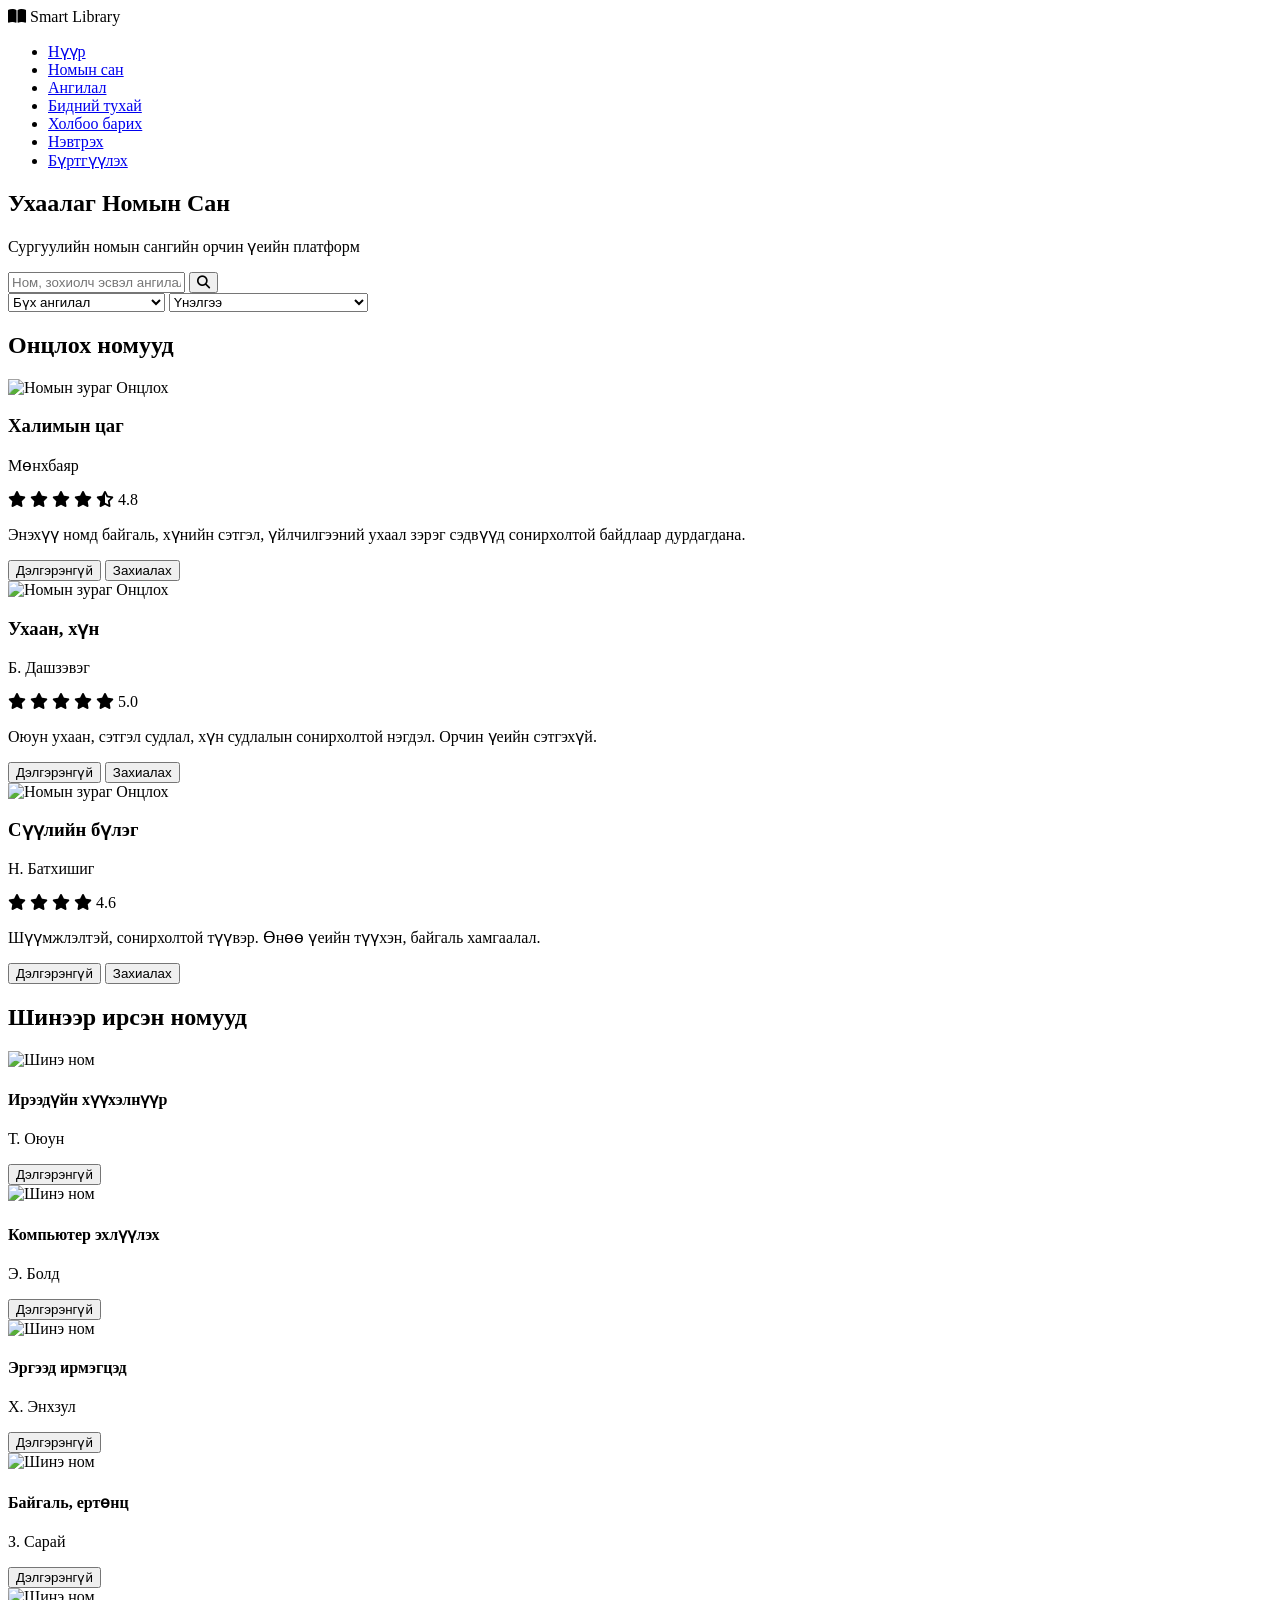
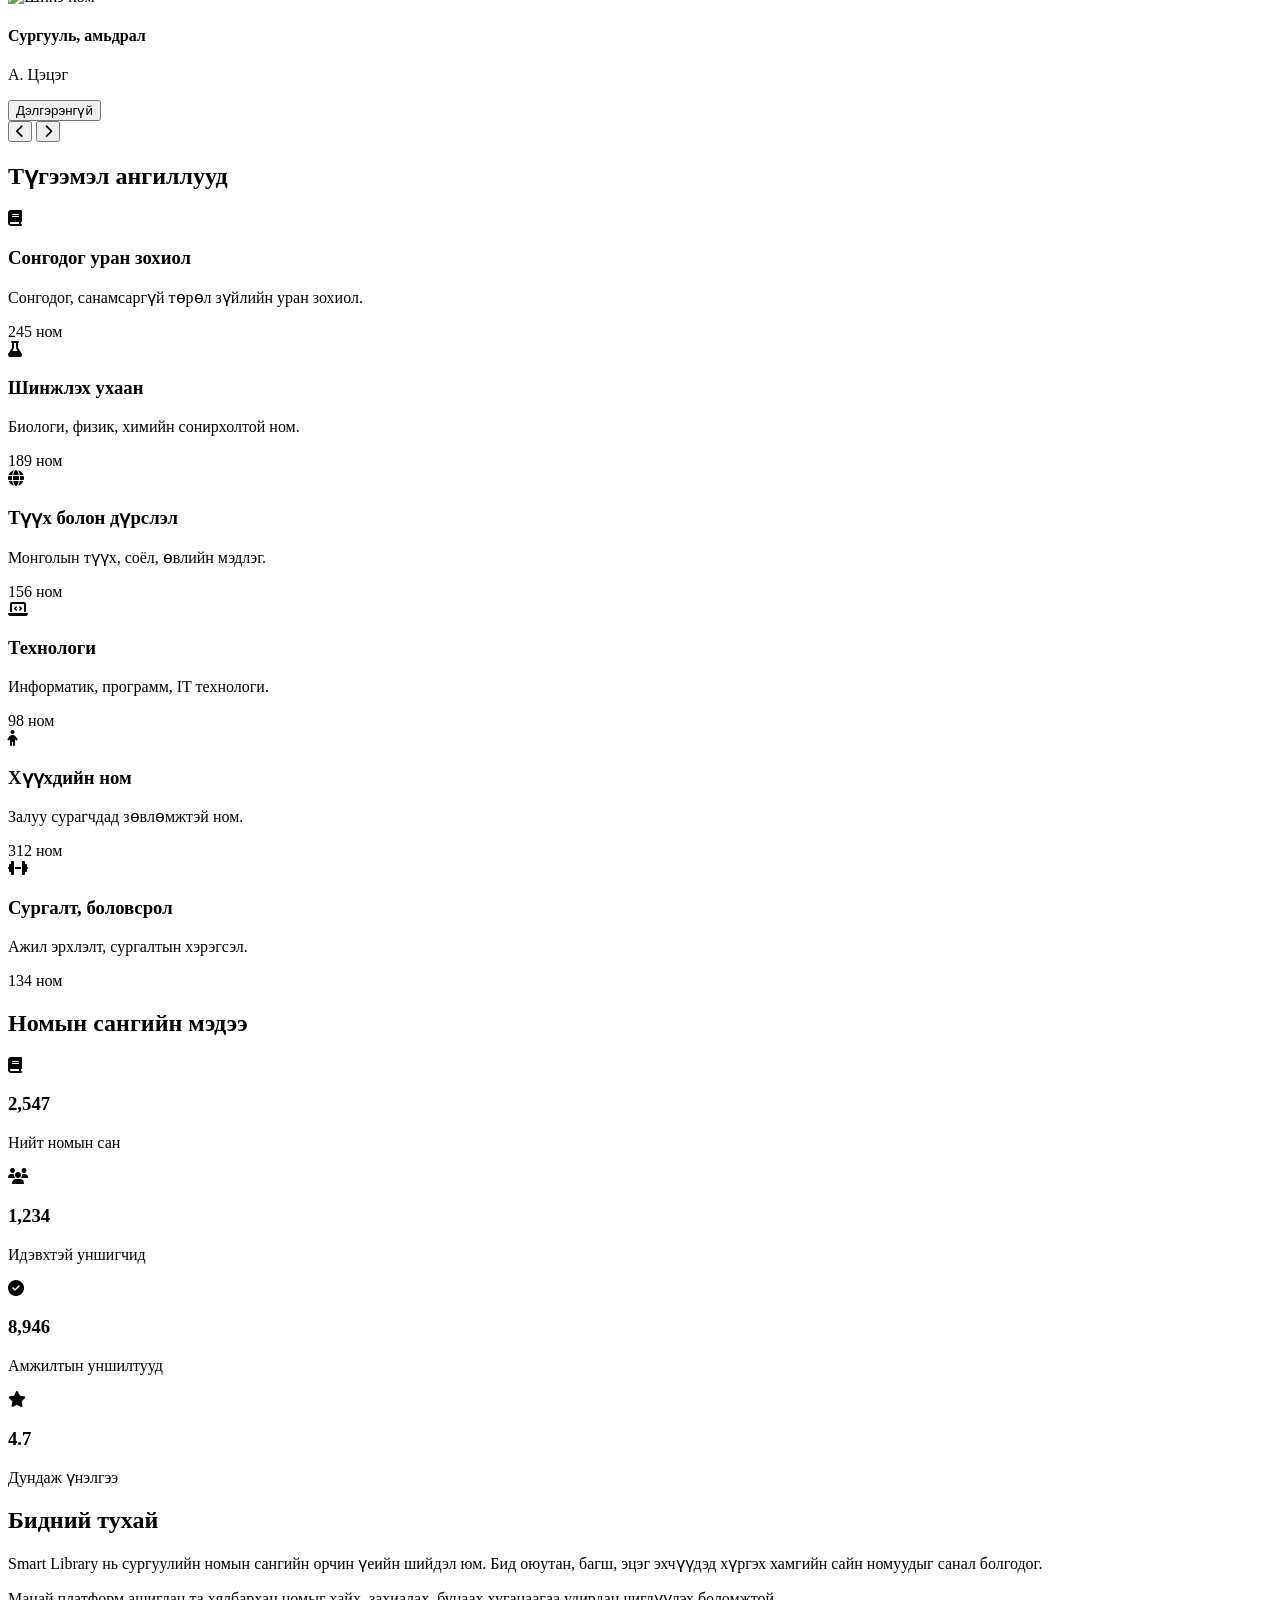
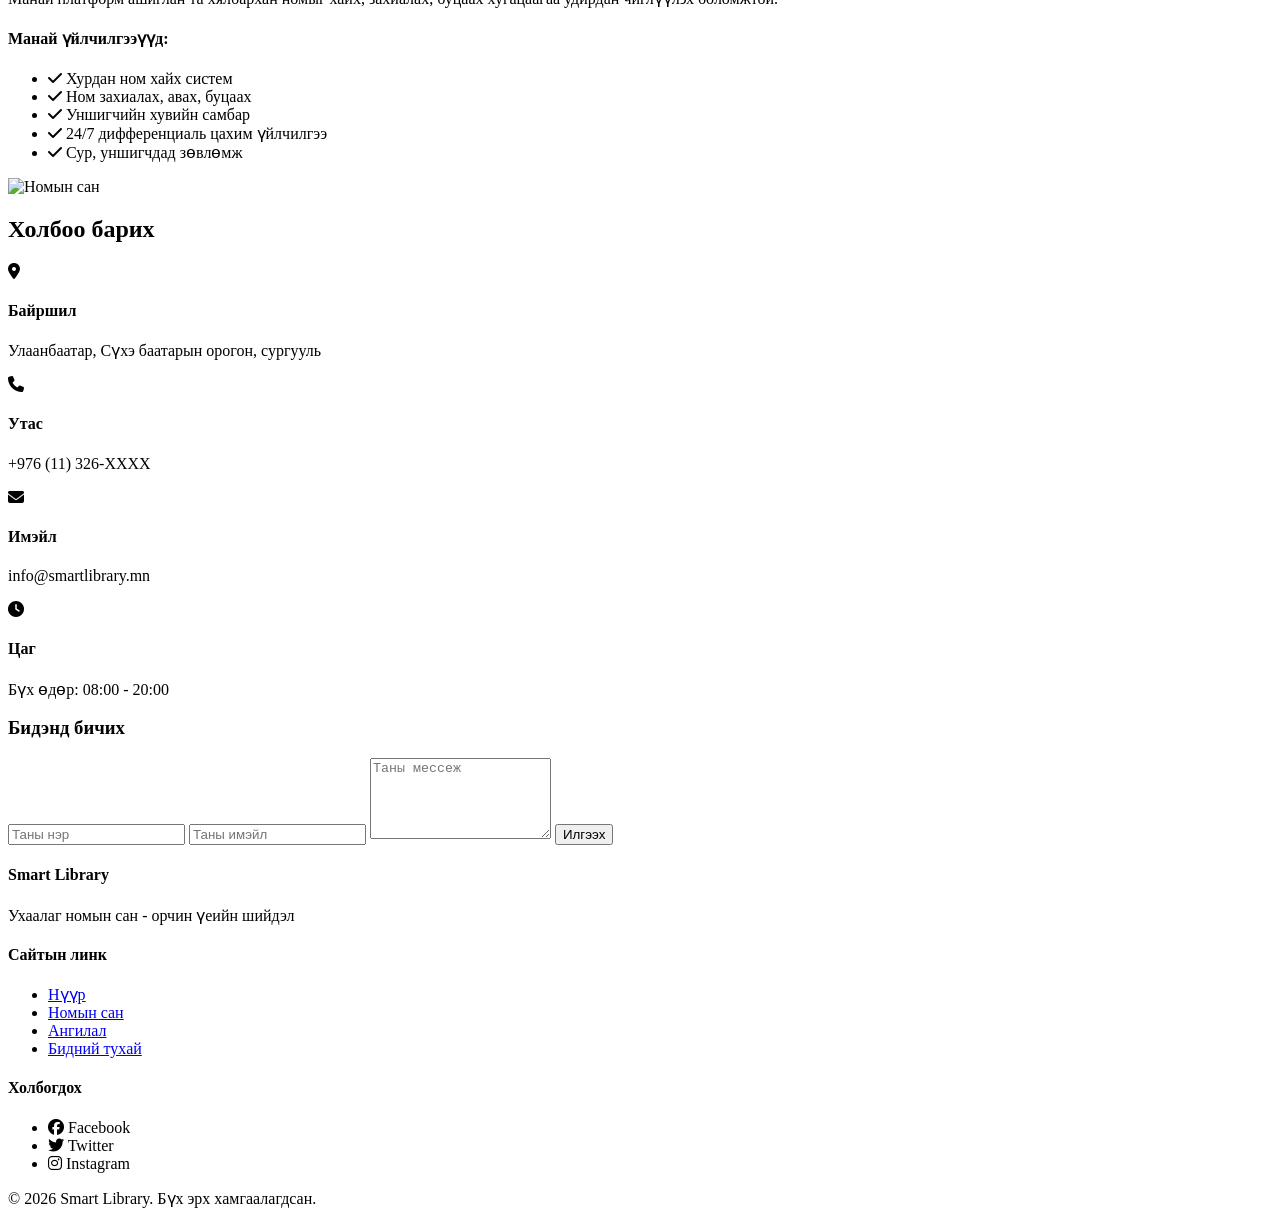
==== index.html @ 7622c5b1 "Initial commit: Smart Library website structure" ====
<!DOCTYPE html>
<html lang="mn">
<head>
    <meta charset="UTF-8">
    <meta name="viewport" content="width=device-width, initial-scale=1.0">
    <title>Smart Library - Ухаалаг Номын Сан</title>
    <link rel="stylesheet" href="styles.css">
    <link href="https://cdnjs.cloudflare.com/ajax/libs/font-awesome/6.4.0/css/all.min.css" rel="stylesheet">
    <link href="https://fonts.googleapis.com/css2?family=Poppins:wght@300;400;500;600;700&display=swap" rel="stylesheet">
</head>
<body>
    <!-- Navigation Bar -->
    <nav class="navbar">
        <div class="nav-container">
            <div class="logo">
                <i class="fas fa-book-open"></i>
                <span>Smart Library</span>
            </div>
            <ul class="nav-menu">
                <li><a href="#home" class="nav-link active">Нүүр</a></li>
                <li><a href="#books" class="nav-link">Номын сан</a></li>
                <li><a href="#categories" class="nav-link">Ангилал</a></li>
                <li><a href="#about" class="nav-link">Бидний тухай</a></li>
                <li><a href="#contact" class="nav-link">Холбоо барих</a></li>
                <li><a href="#login" class="nav-link auth">Нэвтрэх</a></li>
                <li><a href="#signup" class="nav-link auth signup">Бүртгүүлэх</a></li>
            </ul>
            <div class="hamburger">
                <span></span>
                <span></span>
                <span></span>
            </div>
        </div>
    </nav>

    <!-- Hero Section with Search -->
    <section class="hero" id="home">
        <div class="hero-content">
            <h1>Ухаалаг Номын Сан</h1>
            <p>Сургуулийн номын сангийн орчин үеийн платформ</p>
            
            <!-- Search Section -->
            <div class="search-container glass-morphism">
                <div class="search-box">
                    <input type="text" placeholder="Ном, зохиолч эсвэл ангилал хайх..." class="search-input">
                    <button class="search-btn">
                        <i class="fas fa-search"></i>
                    </button>
                </div>
                <div class="search-filters">
                    <select class="filter-select">
                        <option value="">Бүх ангилал</option>
                        <option value="fiction">Сонгодог уран зохиол</option>
                        <option value="science">Шинжлэх ухаан</option>
                        <option value="history">Түүх</option>
                        <option value="tech">Технологи</option>
                    </select>
                    <select class="filter-select">
                        <option value="">Үнэлгээ</option>
                        <option value="5">⭐⭐⭐⭐⭐ 5 оно</option>
                        <option value="4">⭐⭐⭐⭐ 4 оно ба түүнээс</option>
                        <option value="3">⭐⭐⭐ 3 оно ба түүнээс</option>
                    </select>
                </div>
            </div>
        </div>
    </section>

    <!-- Featured Books Section -->
    <section class="featured-section">
        <div class="container">
            <h2 class="section-title">Онцлох номууд</h2>
            <div class="books-grid">
                <div class="book-card glass-morphism">
                    <div class="book-image">
                        <img src="https://via.placeholder.com/200x300?text=Book+1" alt="Номын зураг">
                        <span class="featured-badge">Онцлох</span>
                    </div>
                    <div class="book-info">
                        <h3>Халимын цаг</h3>
                        <p class="author">Мөнхбаяр</p>
                        <div class="rating">
                            <i class="fas fa-star"></i>
                            <i class="fas fa-star"></i>
                            <i class="fas fa-star"></i>
                            <i class="fas fa-star"></i>
                            <i class="fas fa-star-half-alt"></i>
                            <span>4.8</span>
                        </div>
                        <p class="description">Энэхүү номд байгаль, хүнийн сэтгэл, үйлчилгээний ухаал зэрэг сэдвүүд сонирхолтой байдлаар дурдагдана.</p>
                        <div class="book-actions">
                            <button class="btn btn-primary">Дэлгэрэнгүй</button>
                            <button class="btn btn-secondary">Захиалах</button>
                        </div>
                    </div>
                </div>

                <div class="book-card glass-morphism">
                    <div class="book-image">
                        <img src="https://via.placeholder.com/200x300?text=Book+2" alt="Номын зураг">
                        <span class="featured-badge">Онцлох</span>
                    </div>
                    <div class="book-info">
                        <h3>Ухаан, хүн</h3>
                        <p class="author">Б. Дашзэвэг</p>
                        <div class="rating">
                            <i class="fas fa-star"></i>
                            <i class="fas fa-star"></i>
                            <i class="fas fa-star"></i>
                            <i class="fas fa-star"></i>
                            <i class="fas fa-star"></i>
                            <span>5.0</span>
                        </div>
                        <p class="description">Оюун ухаан, сэтгэл судлал, хүн судлалын сонирхолтой нэгдэл. Орчин үеийн сэтгэхүй.</p>
                        <div class="book-actions">
                            <button class="btn btn-primary">Дэлгэрэнгүй</button>
                            <button class="btn btn-secondary">Захиалах</button>
                        </div>
                    </div>
                </div>

                <div class="book-card glass-morphism">
                    <div class="book-image">
                        <img src="https://via.placeholder.com/200x300?text=Book+3" alt="Номын зураг">
                        <span class="featured-badge">Онцлох</span>
                    </div>
                    <div class="book-info">
                        <h3>Сүүлийн бүлэг</h3>
                        <p class="author">Н. Батхишиг</p>
                        <div class="rating">
                            <i class="fas fa-star"></i>
                            <i class="fas fa-star"></i>
                            <i class="fas fa-star"></i>
                            <i class="fas fa-star"></i>
                            <span>4.6</span>
                        </div>
                        <p class="description">Шүүмжлэлтэй, сонирхолтой түүвэр. Өнөө үеийн түүхэн, байгаль хамгаалал.</p>
                        <div class="book-actions">
                            <button class="btn btn-primary">Дэлгэрэнгүй</button>
                            <button class="btn btn-secondary">Захиалах</button>
                        </div>
                    </div>
                </div>
            </div>
        </div>
    </section>

    <!-- New Arrivals Section -->
    <section class="new-arrivals-section">
        <div class="container">
            <h2 class="section-title">Шинээр ирсэн номууд</h2>
            <div class="books-carousel">
                <div class="carousel-track">
                    <div class="book-card-small glass-morphism">
                        <img src="https://via.placeholder.com/150x220?text=New+1" alt="Шинэ ном">
                        <h4>Ирээдүйн хүүхэлнүүр</h4>
                        <p>Т. Оюун</p>
                        <button class="btn btn-sm">Дэлгэрэнгүй</button>
                    </div>
                    <div class="book-card-small glass-morphism">
                        <img src="https://via.placeholder.com/150x220?text=New+2" alt="Шинэ ном">
                        <h4>Компьютер эхлүүлэх</h4>
                        <p>Э. Болд</p>
                        <button class="btn btn-sm">Дэлгэрэнгүй</button>
                    </div>
                    <div class="book-card-small glass-morphism">
                        <img src="https://via.placeholder.com/150x220?text=New+3" alt="Шинэ ном">
                        <h4>Эргээд ирмэгцэд</h4>
                        <p>Х. Энхзул</p>
                        <button class="btn btn-sm">Дэлгэрэнгүй</button>
                    </div>
                    <div class="book-card-small glass-morphism">
                        <img src="https://via.placeholder.com/150x220?text=New+4" alt="Шинэ ном">
                        <h4>Байгаль, ертөнц</h4>
                        <p>З. Сарай</p>
                        <button class="btn btn-sm">Дэлгэрэнгүй</button>
                    </div>
                    <div class="book-card-small glass-morphism">
                        <img src="https://via.placeholder.com/150x220?text=New+5" alt="Шинэ ном">
                        <h4>Сургууль, амьдрал</h4>
                        <p>А. Цэцэг</p>
                        <button class="btn btn-sm">Дэлгэрэнгүй</button>
                    </div>
                </div>
                <button class="carousel-btn prev"><i class="fas fa-chevron-left"></i></button>
                <button class="carousel-btn next"><i class="fas fa-chevron-right"></i></button>
            </div>
        </div>
    </section>

    <!-- Popular Categories Section -->
    <section class="categories-section" id="categories">
        <div class="container">
            <h2 class="section-title">Түгээмэл ангиллууд</h2>
            <div class="categories-grid">
                <div class="category-card neumorphism">
                    <div class="category-icon">
                        <i class="fas fa-book"></i>
                    </div>
                    <h3>Сонгодог уран зохиол</h3>
                    <p>Сонгодог, санамсаргүй төрөл зүйлийн уран зохиол.</p>
                    <span class="book-count">245 ном</span>
                </div>

                <div class="category-card neumorphism">
                    <div class="category-icon">
                        <i class="fas fa-flask"></i>
                    </div>
                    <h3>Шинжлэх ухаан</h3>
                    <p>Биологи, физик, химийн сонирхолтой ном.</p>
                    <span class="book-count">189 ном</span>
                </div>

                <div class="category-card neumorphism">
                    <div class="category-icon">
                        <i class="fas fa-globe"></i>
                    </div>
                    <h3>Түүх болон дүрслэл</h3>
                    <p>Монголын түүх, соёл, өвлийн мэдлэг.</p>
                    <span class="book-count">156 ном</span>
                </div>

                <div class="category-card neumorphism">
                    <div class="category-icon">
                        <i class="fas fa-laptop-code"></i>
                    </div>
                    <h3>Технологи</h3>
                    <p>Информатик, программ, IT технологи.</p>
                    <span class="book-count">98 ном</span>
                </div>

                <div class="category-card neumorphism">
                    <div class="category-icon">
                        <i class="fas fa-child"></i>
                    </div>
                    <h3>Хүүхдийн ном</h3>
                    <p>Залуу сурагчдад зөвлөмжтэй ном.</p>
                    <span class="book-count">312 ном</span>
                </div>

                <div class="category-card neumorphism">
                    <div class="category-icon">
                        <i class="fas fa-dumbbell"></i>
                    </div>
                    <h3>Сургалт, боловсрол</h3>
                    <p>Ажил эрхлэлт, сургалтын хэрэгсэл.</p>
                    <span class="book-count">134 ном</span>
                </div>
            </div>
        </div>
    </section>

    <!-- Library Statistics Section -->
    <section class="stats-section">
        <div class="container">
            <h2 class="section-title">Номын сангийн мэдээ</h2>
            <div class="stats-grid">
                <div class="stat-card glass-morphism">
                    <div class="stat-icon">
                        <i class="fas fa-book"></i>
                    </div>
                    <div class="stat-content">
                        <h3>2,547</h3>
                        <p>Нийт номын сан</p>
                    </div>
                </div>

                <div class="stat-card glass-morphism">
                    <div class="stat-icon">
                        <i class="fas fa-users"></i>
                    </div>
                    <div class="stat-content">
                        <h3>1,234</h3>
                        <p>Идэвхтэй уншигчид</p>
                    </div>
                </div>

                <div class="stat-card glass-morphism">
                    <div class="stat-icon">
                        <i class="fas fa-check-circle"></i>
                    </div>
                    <div class="stat-content">
                        <h3>8,946</h3>
                        <p>Амжилтын уншилтууд</p>
                    </div>
                </div>

                <div class="stat-card glass-morphism">
                    <div class="stat-icon">
                        <i class="fas fa-star"></i>
                    </div>
                    <div class="stat-content">
                        <h3>4.7</h3>
                        <p>Дундаж үнэлгээ</p>
                    </div>
                </div>
            </div>
        </div>
    </section>

    <!-- About Section -->
    <section class="about-section" id="about">
        <div class="container">
            <h2 class="section-title">Бидний тухай</h2>
            <div class="about-content glass-morphism">
                <div class="about-text">
                    <p>Smart Library нь сургуулийн номын сангийн орчин үеийн шийдэл юм. Бид оюутан, багш, эцэг эхчүүдэд хүргэх хамгийн сайн номуудыг санал болгодог.</p>
                    <p>Манай платформ ашиглан та хялбархан номыг хайх, захиалах, буцаах хугацаагаа удирдан чиглүүлэх боломжтой.</p>
                    <h4>Манай үйлчилгээүүд:</h4>
                    <ul class="features-list">
                        <li><i class="fas fa-check"></i> Хурдан ном хайх систем</li>
                        <li><i class="fas fa-check"></i> Ном захиалах, авах, буцаах</li>
                        <li><i class="fas fa-check"></i> Уншигчийн хувийн самбар</li>
                        <li><i class="fas fa-check"></i> 24/7 дифференциаль цахим үйлчилгээ</li>
                        <li><i class="fas fa-check"></i> Сур, уншигчдад зөвлөмж</li>
                    </ul>
                </div>
                <div class="about-image">
                    <img src="https://via.placeholder.com/400x300?text=Library+Interior" alt="Номын сан">
                </div>
            </div>
        </div>
    </section>

    <!-- Contact Section -->
    <section class="contact-section" id="contact">
        <div class="container">
            <h2 class="section-title">Холбоо барих</h2>
            <div class="contact-content">
                <div class="contact-info glass-morphism">
                    <div class="contact-item">
                        <i class="fas fa-map-marker-alt"></i>
                        <div>
                            <h4>Байршил</h4>
                            <p>Улаанбаатар, Сүхэ баатарын орогон, сургууль</p>
                        </div>
                    </div>
                    <div class="contact-item">
                        <i class="fas fa-phone"></i>
                        <div>
                            <h4>Утас</h4>
                            <p>+976 (11) 326-XXXX</p>
                        </div>
                    </div>
                    <div class="contact-item">
                        <i class="fas fa-envelope"></i>
                        <div>
                            <h4>Имэйл</h4>
                            <p>info@smartlibrary.mn</p>
                        </div>
                    </div>
                    <div class="contact-item">
                        <i class="fas fa-clock"></i>
                        <div>
                            <h4>Цаг</h4>
                            <p>Бүх өдөр: 08:00 - 20:00</p>
                        </div>
                    </div>
                </div>

                <form class="contact-form glass-morphism">
                    <h3>Бидэнд бичих</h3>
                    <input type="text" placeholder="Таны нэр" required>
                    <input type="email" placeholder="Таны имэйл" required>
                    <textarea placeholder="Таны мессеж" rows="5" required></textarea>
                    <button type="submit" class="btn btn-primary">Илгээх</button>
                </form>
            </div>
        </div>
    </section>

    <!-- Footer -->
    <footer class="footer">
        <div class="container">
            <div class="footer-content">
                <div class="footer-section">
                    <h4>Smart Library</h4>
                    <p>Ухаалаг номын сан - орчин үеийн шийдэл</p>
                </div>
                <div class="footer-section">
                    <h4>Сайтын линк</h4>
                    <ul>
                        <li><a href="#home">Нүүр</a></li>
                        <li><a href="#books">Номын сан</a></li>
                        <li><a href="#categories">Ангилал</a></li>
                        <li><a href="#about">Бидний тухай</a></li>
                    </ul>
                </div>
                <div class="footer-section">
                    <h4>Холбогдох</h4>
                    <ul>
                        <li><i class="fab fa-facebook"></i> Facebook</li>
                        <li><i class="fab fa-twitter"></i> Twitter</li>
                        <li><i class="fab fa-instagram"></i> Instagram</li>
                    </ul>
                </div>
            </div>
            <div class="footer-bottom">
                <p>&copy; 2026 Smart Library. Бүх эрх хамгаалагдсан.</p>
            </div>
        </div>
    </footer>

    <script src="script.js"></script>
</body>
</html>
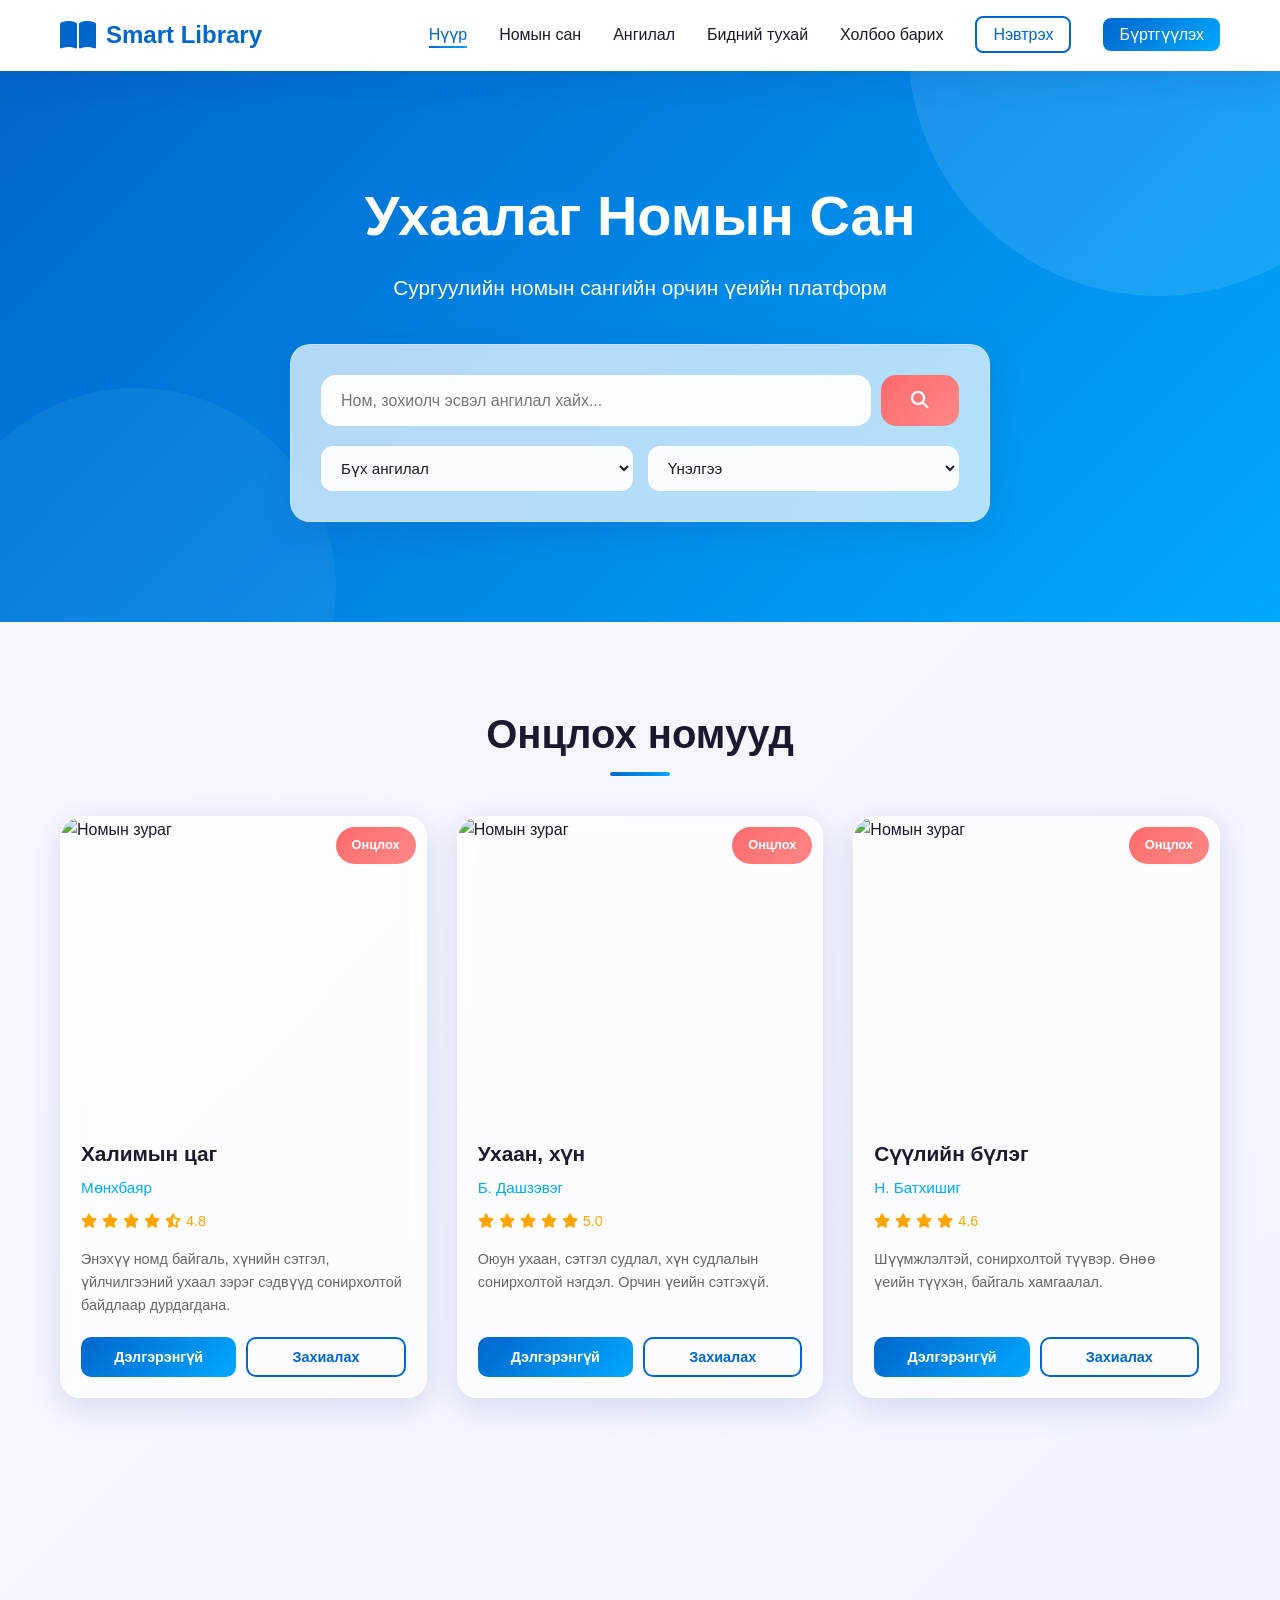
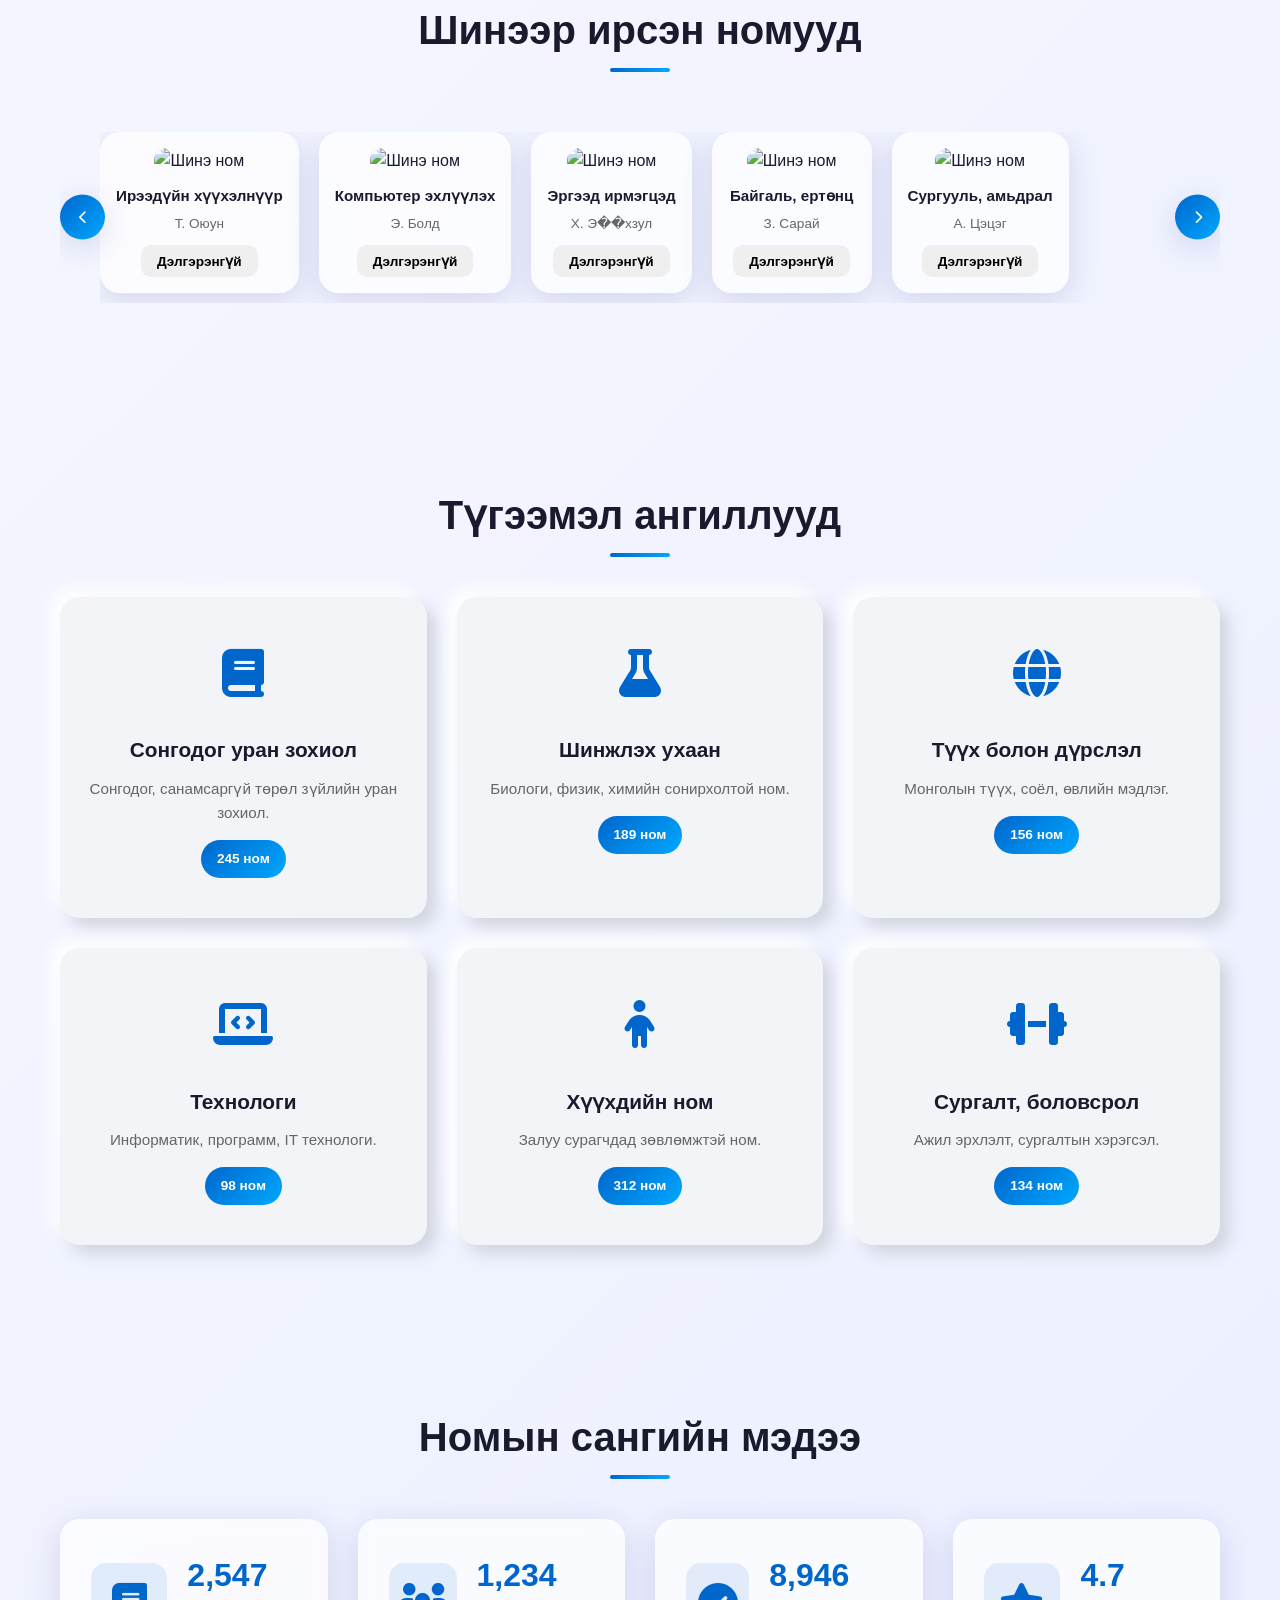
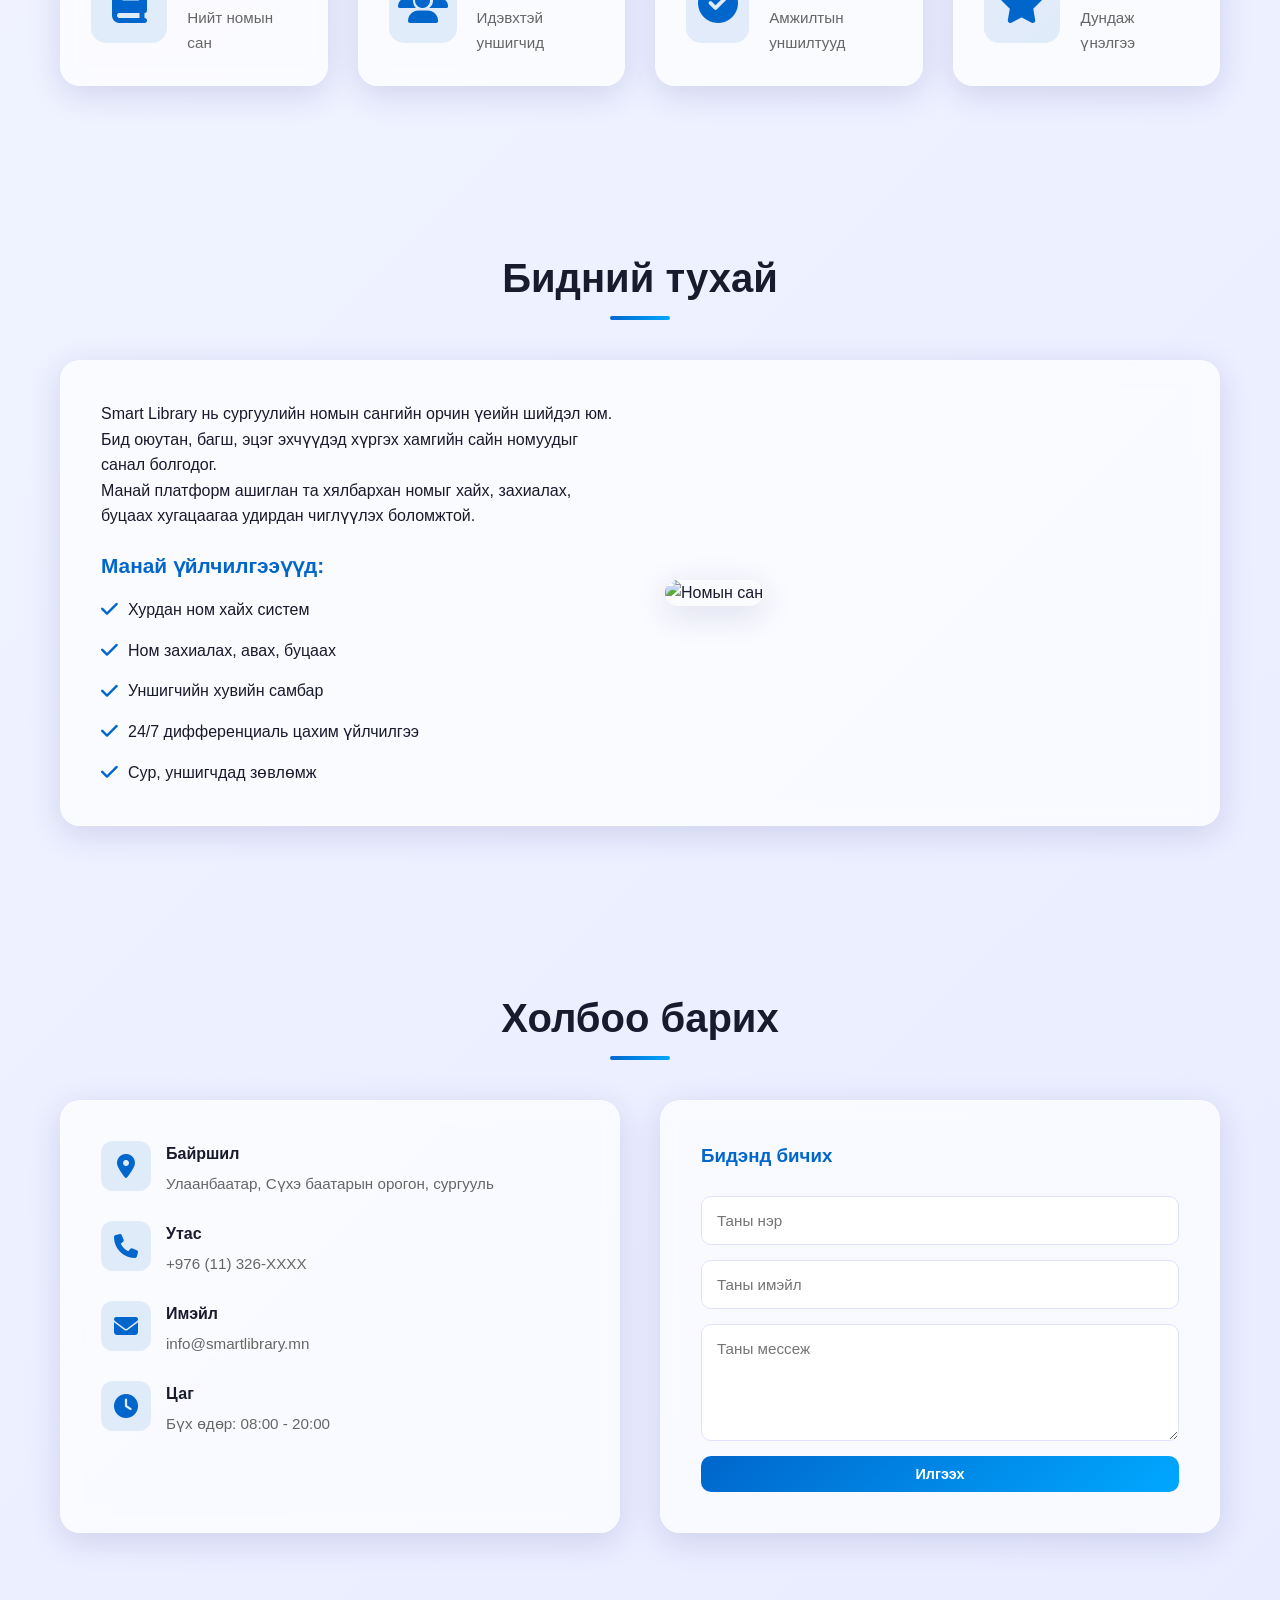
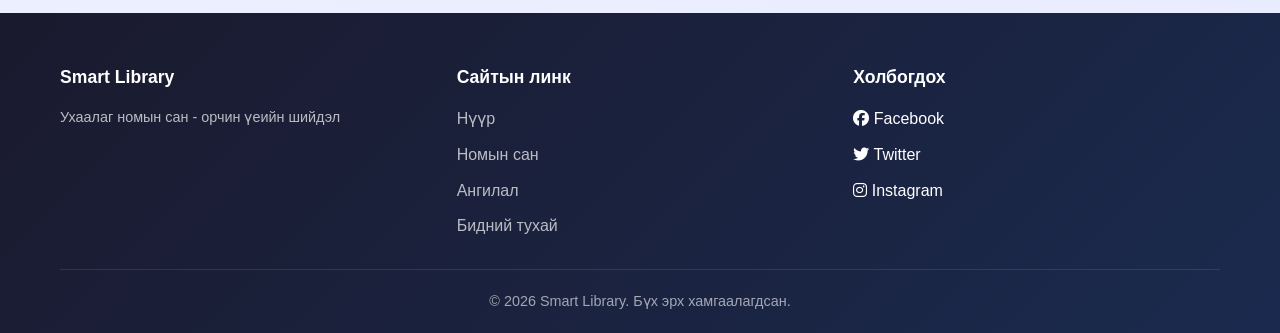
==== commit e6b927dc: "Update index.html - add navigation links to auth.html for login/signup" ====
--- a/index.html
+++ b/index.html
@@ -22,8 +22,8 @@
                 <li><a href="#categories" class="nav-link">Ангилал</a></li>
                 <li><a href="#about" class="nav-link">Бидний тухай</a></li>
                 <li><a href="#contact" class="nav-link">Холбоо барих</a></li>
-                <li><a href="#login" class="nav-link auth">Нэвтрэх</a></li>
-                <li><a href="#signup" class="nav-link auth signup">Бүртгүүлэх</a></li>
+                <li><a href="auth.html" class="nav-link auth">Нэвтрэх</a></li>
+                <li><a href="auth.html" class="nav-link auth signup">Бүртгүүлэх</a></li>
             </ul>
             <div class="hamburger">
                 <span></span>
@@ -166,7 +166,7 @@
                     <div class="book-card-small glass-morphism">
                         <img src="https://via.placeholder.com/150x220?text=New+3" alt="Шинэ ном">
                         <h4>Эргээд ирмэгцэд</h4>
-                        <p>Х. Энхзул</p>
+                        <p>Х. Э��хзул</p>
                         <button class="btn btn-sm">Дэлгэрэнгүй</button>
                     </div>
                     <div class="book-card-small glass-morphism">
--- a/styles.css
+++ b/styles.css
@@ -0,0 +1,902 @@
+* {
+    margin: 0;
+    padding: 0;
+    box-sizing: border-box;
+}
+
+:root {
+    --primary-color: #0066cc;
+    --secondary-color: #00a8ff;
+    --accent-color: #ff6b6b;
+    --dark-bg: #0f0f1e;
+    --light-bg: #f8f9ff;
+    --text-dark: #1a1a2e;
+    --text-light: #ffffff;
+    --border-color: #e0e0ff;
+    --shadow-light: 0 8px 32px 0 rgba(31, 38, 135, 0.15);
+    --shadow-dark: 0 8px 32px 0 rgba(0, 0, 0, 0.2);
+    --glass-bg: rgba(255, 255, 255, 0.7);
+    --glass-border: rgba(255, 255, 255, 0.25);
+    --neumorphic-light: #f3f4f8;
+    --neumorphic-shadow: 0 5px 15px rgba(0, 0, 0, 0.1);
+    --transition: all 0.3s cubic-bezier(0.25, 0.46, 0.45, 0.94);
+}
+
+body {
+    font-family: 'Poppins', sans-serif;
+    background: linear-gradient(135deg, #f8f9ff 0%, #e8ecff 100%);
+    color: var(--text-dark);
+    line-height: 1.6;
+}
+
+.container {
+    max-width: 1200px;
+    margin: 0 auto;
+    padding: 0 20px;
+}
+
+/* Glass Morphism Effect */
+.glass-morphism {
+    background: var(--glass-bg);
+    backdrop-filter: blur(10px);
+    border: 1px solid var(--glass-border);
+    border-radius: 20px;
+    box-shadow: var(--shadow-light);
+}
+
+/* Neumorphism Effect */
+.neumorphism {
+    background: var(--neumorphic-light);
+    border-radius: 20px;
+    box-shadow: 
+        9px 9px 16px #d1d5e0,
+        -9px -9px 16px #ffffff;
+    transition: var(--transition);
+}
+
+.neumorphism:hover {
+    box-shadow: 
+        5px 5px 12px #d1d5e0,
+        -5px -5px 12px #ffffff;
+    transform: translateY(-5px);
+}
+
+/* ============ NAVIGATION ============ */
+.navbar {
+    position: sticky;
+    top: 0;
+    z-index: 1000;
+    background: rgba(255, 255, 255, 0.95);
+    backdrop-filter: blur(10px);
+    box-shadow: var(--shadow-light);
+    padding: 1rem 0;
+    border-bottom: 1px solid var(--glass-border);
+}
+
+.nav-container {
+    max-width: 1200px;
+    margin: 0 auto;
+    padding: 0 20px;
+    display: flex;
+    justify-content: space-between;
+    align-items: center;
+}
+
+.logo {
+    display: flex;
+    align-items: center;
+    gap: 10px;
+    font-size: 1.5rem;
+    font-weight: 700;
+    color: var(--primary-color);
+    text-decoration: none;
+}
+
+.logo i {
+    font-size: 2rem;
+}
+
+.nav-menu {
+    display: flex;
+    list-style: none;
+    gap: 2rem;
+    align-items: center;
+}
+
+.nav-link {
+    text-decoration: none;
+    color: var(--text-dark);
+    font-weight: 500;
+    position: relative;
+    transition: var(--transition);
+}
+
+.nav-link:hover,
+.nav-link.active {
+    color: var(--primary-color);
+}
+
+.nav-link::after {
+    content: '';
+    position: absolute;
+    width: 0;
+    height: 2px;
+    bottom: -5px;
+    left: 0;
+    background: linear-gradient(90deg, var(--primary-color), var(--secondary-color));
+    transition: var(--transition);
+}
+
+.nav-link:hover::after,
+.nav-link.active::after {
+    width: 100%;
+}
+
+.nav-link.auth {
+    padding: 8px 16px;
+    border-radius: 8px;
+    background: transparent;
+    border: 2px solid var(--primary-color);
+    color: var(--primary-color);
+}
+
+.nav-link.signup {
+    background: linear-gradient(135deg, var(--primary-color), var(--secondary-color));
+    color: white;
+    border: none;
+}
+
+.hamburger {
+    display: none;
+    flex-direction: column;
+    cursor: pointer;
+}
+
+.hamburger span {
+    width: 25px;
+    height: 3px;
+    background: var(--primary-color);
+    margin: 5px 0;
+    border-radius: 3px;
+    transition: var(--transition);
+}
+
+/* ============ HERO SECTION ============ */
+.hero {
+    background: linear-gradient(135deg, #0066cc 0%, #00a8ff 100%);
+    padding: 100px 20px;
+    text-align: center;
+    color: white;
+    position: relative;
+    overflow: hidden;
+}
+
+.hero::before {
+    content: '';
+    position: absolute;
+    top: -50%;
+    right: -10%;
+    width: 500px;
+    height: 500px;
+    background: rgba(255, 255, 255, 0.1);
+    border-radius: 50%;
+    animation: float 6s ease-in-out infinite;
+}
+
+.hero::after {
+    content: '';
+    position: absolute;
+    bottom: -30%;
+    left: -5%;
+    width: 400px;
+    height: 400px;
+    background: rgba(255, 255, 255, 0.05);
+    border-radius: 50%;
+    animation: float 8s ease-in-out infinite reverse;
+}
+
+.hero-content {
+    position: relative;
+    z-index: 1;
+}
+
+.hero h1 {
+    font-size: 3.5rem;
+    margin-bottom: 10px;
+    font-weight: 700;
+    animation: slideDown 0.8s ease;
+}
+
+.hero p {
+    font-size: 1.3rem;
+    margin-bottom: 40px;
+    animation: slideUp 0.8s ease 0.2s backwards;
+}
+
+@keyframes slideDown {
+    from {
+        opacity: 0;
+        transform: translateY(-30px);
+    }
+    to {
+        opacity: 1;
+        transform: translateY(0);
+    }
+}
+
+@keyframes slideUp {
+    from {
+        opacity: 0;
+        transform: translateY(30px);
+    }
+    to {
+        opacity: 1;
+        transform: translateY(0);
+    }
+}
+
+@keyframes float {
+    0%, 100% {
+        transform: translateY(0px);
+    }
+    50% {
+        transform: translateY(30px);
+    }
+}
+
+/* Search Container */
+.search-container {
+    margin: 0 auto;
+    max-width: 700px;
+    padding: 30px;
+    animation: slideUp 0.8s ease 0.4s backwards;
+}
+
+.search-box {
+    display: flex;
+    gap: 10px;
+    margin-bottom: 20px;
+}
+
+.search-input {
+    flex: 1;
+    padding: 15px 20px;
+    border: none;
+    border-radius: 15px;
+    font-size: 1rem;
+    background: rgba(255, 255, 255, 0.95);
+    outline: none;
+    transition: var(--transition);
+}
+
+.search-input:focus {
+    background: white;
+    box-shadow: 0 0 0 3px rgba(255, 255, 255, 0.2);
+}
+
+.search-btn {
+    padding: 15px 30px;
+    background: linear-gradient(135deg, #ff6b6b, #ff8787);
+    color: white;
+    border: none;
+    border-radius: 15px;
+    cursor: pointer;
+    font-size: 1.1rem;
+    transition: var(--transition);
+}
+
+.search-btn:hover {
+    transform: translateY(-3px);
+    box-shadow: 0 10px 25px rgba(255, 107, 107, 0.3);
+}
+
+.search-filters {
+    display: flex;
+    gap: 15px;
+    flex-wrap: wrap;
+}
+
+.filter-select {
+    flex: 1;
+    min-width: 150px;
+    padding: 12px 15px;
+    border: 1px solid rgba(255, 255, 255, 0.3);
+    border-radius: 12px;
+    background: rgba(255, 255, 255, 0.9);
+    color: var(--text-dark);
+    cursor: pointer;
+    font-size: 0.95rem;
+    transition: var(--transition);
+}
+
+.filter-select:hover {
+    background: white;
+}
+
+/* ============ FEATURED SECTION ============ */
+.featured-section,
+.new-arrivals-section,
+.categories-section,
+.stats-section,
+.about-section,
+.contact-section {
+    padding: 80px 20px;
+}
+
+.section-title {
+    font-size: 2.5rem;
+    margin-bottom: 50px;
+    text-align: center;
+    color: var(--text-dark);
+    position: relative;
+    display: inline-block;
+    width: 100%;
+}
+
+.section-title::after {
+    content: '';
+    position: absolute;
+    bottom: -10px;
+    left: 50%;
+    transform: translateX(-50%);
+    width: 60px;
+    height: 4px;
+    background: linear-gradient(90deg, var(--primary-color), var(--secondary-color));
+    border-radius: 2px;
+}
+
+.books-grid {
+    display: grid;
+    grid-template-columns: repeat(auto-fit, minmax(300px, 1fr));
+    gap: 30px;
+    margin-bottom: 40px;
+}
+
+.book-card {
+    padding: 20px;
+    border-radius: 20px;
+    overflow: hidden;
+    transition: var(--transition);
+    display: flex;
+    flex-direction: column;
+    height: 100%;
+}
+
+.book-card:hover {
+    transform: translateY(-10px);
+    box-shadow: 0 15px 40px rgba(0, 102, 204, 0.2);
+}
+
+.book-image {
+    position: relative;
+    margin: -20px -20px 20px -20px;
+    overflow: hidden;
+    border-radius: 20px 20px 0 0;
+    height: 300px;
+}
+
+.book-image img {
+    width: 100%;
+    height: 100%;
+    object-fit: cover;
+    transition: var(--transition);
+}
+
+.book-card:hover .book-image img {
+    transform: scale(1.1);
+}
+
+.featured-badge {
+    position: absolute;
+    top: 10px;
+    right: 10px;
+    background: linear-gradient(135deg, #ff6b6b, #ff8787);
+    color: white;
+    padding: 8px 16px;
+    border-radius: 20px;
+    font-size: 0.8rem;
+    font-weight: 600;
+}
+
+.book-info {
+    flex: 1;
+    display: flex;
+    flex-direction: column;
+}
+
+.book-info h3 {
+    font-size: 1.3rem;
+    margin-bottom: 5px;
+    color: var(--text-dark);
+}
+
+.author {
+    color: var(--secondary-color);
+    font-size: 0.95rem;
+    margin-bottom: 10px;
+}
+
+.rating {
+    display: flex;
+    align-items: center;
+    gap: 5px;
+    margin-bottom: 15px;
+    color: #ffa500;
+    font-size: 0.9rem;
+}
+
+.rating i {
+    font-size: 0.9rem;
+}
+
+.description {
+    font-size: 0.9rem;
+    color: #666;
+    margin-bottom: 20px;
+    flex: 1;
+}
+
+.book-actions {
+    display: flex;
+    gap: 10px;
+}
+
+/* ============ BUTTONS ============ */
+.btn {
+    padding: 10px 20px;
+    border: none;
+    border-radius: 10px;
+    font-weight: 600;
+    cursor: pointer;
+    transition: var(--transition);
+    font-size: 0.9rem;
+    display: inline-flex;
+    align-items: center;
+    justify-content: center;
+}
+
+.btn-primary {
+    background: linear-gradient(135deg, var(--primary-color), var(--secondary-color));
+    color: white;
+    flex: 1;
+}
+
+.btn-primary:hover {
+    transform: translateY(-3px);
+    box-shadow: 0 10px 25px rgba(0, 102, 204, 0.3);
+}
+
+.btn-secondary {
+    background: transparent;
+    border: 2px solid var(--primary-color);
+    color: var(--primary-color);
+    flex: 1;
+}
+
+.btn-secondary:hover {
+    background: var(--primary-color);
+    color: white;
+}
+
+.btn-sm {
+    padding: 8px 16px;
+    font-size: 0.85rem;
+}
+
+/* ============ NEW ARRIVALS CAROUSEL ============ */
+.books-carousel {
+    position: relative;
+    overflow: hidden;
+    padding: 20px 40px;
+}
+
+.carousel-track {
+    display: flex;
+    gap: 20px;
+    overflow-x: auto;
+    scroll-behavior: smooth;
+    padding-bottom: 10px;
+}
+
+.carousel-track::-webkit-scrollbar {
+    height: 6px;
+}
+
+.carousel-track::-webkit-scrollbar-track {
+    background: #e0e0ff;
+    border-radius: 10px;
+}
+
+.carousel-track::-webkit-scrollbar-thumb {
+    background: var(--primary-color);
+    border-radius: 10px;
+}
+
+.book-card-small {
+    min-width: 160px;
+    padding: 15px;
+    text-align: center;
+    flex-shrink: 0;
+    transition: var(--transition);
+}
+
+.book-card-small:hover {
+    transform: translateY(-10px);
+}
+
+.book-card-small img {
+    width: 100%;
+    height: 220px;
+    object-fit: cover;
+    border-radius: 15px;
+    margin-bottom: 10px;
+    transition: var(--transition);
+}
+
+.book-card-small:hover img {
+    transform: scale(1.05);
+}
+
+.book-card-small h4 {
+    font-size: 0.95rem;
+    margin-bottom: 5px;
+}
+
+.book-card-small p {
+    font-size: 0.85rem;
+    color: #666;
+    margin-bottom: 10px;
+}
+
+.carousel-btn {
+    position: absolute;
+    top: 50%;
+    transform: translateY(-50%);
+    background: linear-gradient(135deg, var(--primary-color), var(--secondary-color));
+    color: white;
+    border: none;
+    width: 45px;
+    height: 45px;
+    border-radius: 50%;
+    cursor: pointer;
+    display: flex;
+    align-items: center;
+    justify-content: center;
+    z-index: 10;
+    transition: var(--transition);
+    box-shadow: var(--shadow-light);
+}
+
+.carousel-btn:hover {
+    transform: translateY(-50%) scale(1.1);
+}
+
+.carousel-btn.prev {
+    left: 0;
+}
+
+.carousel-btn.next {
+    right: 0;
+}
+
+/* ============ CATEGORIES SECTION ============ */
+.categories-grid {
+    display: grid;
+    grid-template-columns: repeat(auto-fit, minmax(280px, 1fr));
+    gap: 30px;
+}
+
+.category-card {
+    padding: 40px 20px;
+    text-align: center;
+    cursor: pointer;
+    position: relative;
+}
+
+.category-icon {
+    font-size: 3rem;
+    color: var(--primary-color);
+    margin-bottom: 20px;
+}
+
+.category-card h3 {
+    font-size: 1.3rem;
+    margin-bottom: 10px;
+}
+
+.category-card p {
+    color: #666;
+    font-size: 0.95rem;
+    margin-bottom: 15px;
+}
+
+.book-count {
+    display: inline-block;
+    background: linear-gradient(135deg, var(--primary-color), var(--secondary-color));
+    color: white;
+    padding: 8px 16px;
+    border-radius: 20px;
+    font-size: 0.85rem;
+    font-weight: 600;
+}
+
+/* ============ STATISTICS SECTION ============ */
+.stats-grid {
+    display: grid;
+    grid-template-columns: repeat(auto-fit, minmax(250px, 1fr));
+    gap: 30px;
+}
+
+.stat-card {
+    padding: 30px;
+    display: flex;
+    align-items: center;
+    gap: 20px;
+    border-radius: 20px;
+}
+
+.stat-icon {
+    font-size: 2.5rem;
+    color: var(--primary-color);
+    width: 80px;
+    height: 80px;
+    display: flex;
+    align-items: center;
+    justify-content: center;
+    background: rgba(0, 102, 204, 0.1);
+    border-radius: 15px;
+}
+
+.stat-content h3 {
+    font-size: 2rem;
+    color: var(--primary-color);
+    margin-bottom: 5px;
+}
+
+.stat-content p {
+    color: #666;
+    font-size: 0.95rem;
+}
+
+/* ============ ABOUT SECTION ============ */
+.about-content {
+    display: grid;
+    grid-template-columns: 1fr 1fr;
+    gap: 50px;
+    align-items: center;
+    padding: 40px;
+}
+
+.about-text h4 {
+    font-size: 1.3rem;
+    margin-top: 20px;
+    margin-bottom: 15px;
+    color: var(--primary-color);
+}
+
+.features-list {
+    list-style: none;
+    display: flex;
+    flex-direction: column;
+    gap: 15px;
+}
+
+.features-list li {
+    display: flex;
+    align-items: center;
+    gap: 10px;
+}
+
+.features-list i {
+    color: var(--primary-color);
+    font-size: 1.2rem;
+}
+
+.about-image img {
+    width: 100%;
+    border-radius: 20px;
+    box-shadow: var(--shadow-light);
+}
+
+/* ============ CONTACT SECTION ============ */
+.contact-content {
+    display: grid;
+    grid-template-columns: 1fr 1fr;
+    gap: 40px;
+}
+
+.contact-info {
+    padding: 40px;
+    display: flex;
+    flex-direction: column;
+    gap: 25px;
+}
+
+.contact-item {
+    display: flex;
+    gap: 15px;
+}
+
+.contact-item i {
+    font-size: 1.5rem;
+    color: var(--primary-color);
+    width: 50px;
+    height: 50px;
+    display: flex;
+    align-items: center;
+    justify-content: center;
+    background: rgba(0, 102, 204, 0.1);
+    border-radius: 12px;
+}
+
+.contact-item h4 {
+    margin-bottom: 5px;
+}
+
+.contact-item p {
+    color: #666;
+    font-size: 0.95rem;
+}
+
+.contact-form {
+    padding: 40px;
+    display: flex;
+    flex-direction: column;
+    gap: 15px;
+}
+
+.contact-form h3 {
+    margin-bottom: 10px;
+    color: var(--primary-color);
+}
+
+.contact-form input,
+.contact-form textarea {
+    padding: 15px;
+    border: 1px solid var(--border-color);
+    border-radius: 10px;
+    font-family: 'Poppins', sans-serif;
+    font-size: 0.95rem;
+    transition: var(--transition);
+}
+
+.contact-form input:focus,
+.contact-form textarea:focus {
+    outline: none;
+    border-color: var(--primary-color);
+    box-shadow: 0 0 0 3px rgba(0, 102, 204, 0.1);
+}
+
+/* ============ FOOTER ============ */
+.footer {
+    background: linear-gradient(135deg, var(--text-dark), #1a2a4e);
+    color: white;
+    padding: 50px 20px 20px;
+}
+
+.footer-content {
+    display: grid;
+    grid-template-columns: repeat(auto-fit, minmax(250px, 1fr));
+    gap: 30px;
+    margin-bottom: 30px;
+}
+
+.footer-section h4 {
+    margin-bottom: 15px;
+    font-size: 1.1rem;
+}
+
+.footer-section p {
+    color: rgba(255, 255, 255, 0.7);
+    font-size: 0.9rem;
+}
+
+.footer-section ul {
+    list-style: none;
+    display: flex;
+    flex-direction: column;
+    gap: 10px;
+}
+
+.footer-section a {
+    color: rgba(255, 255, 255, 0.7);
+    text-decoration: none;
+    transition: var(--transition);
+    display: flex;
+    align-items: center;
+    gap: 8px;
+}
+
+.footer-section a:hover {
+    color: white;
+}
+
+.footer-bottom {
+    text-align: center;
+    padding-top: 20px;
+    border-top: 1px solid rgba(255, 255, 255, 0.1);
+    color: rgba(255, 255, 255, 0.6);
+    font-size: 0.9rem;
+}
+
+/* ============ RESPONSIVE DESIGN ============ */
+@media (max-width: 768px) {
+    .hamburger {
+        display: flex;
+    }
+
+    .nav-menu {
+        display: none;
+    }
+
+    .hero h1 {
+        font-size: 2rem;
+    }
+
+    .hero p {
+        font-size: 1rem;
+    }
+
+    .search-filters {
+        flex-direction: column;
+    }
+
+    .filter-select {
+        min-width: auto;
+    }
+
+    .book-card-small {
+        min-width: 140px;
+    }
+
+    .about-content,
+    .contact-content {
+        grid-template-columns: 1fr;
+    }
+
+    .section-title {
+        font-size: 1.8rem;
+    }
+
+    .hero {
+        padding: 60px 20px;
+    }
+
+    .featured-section,
+    .new-arrivals-section,
+    .categories-section,
+    .stats-section,
+    .about-section,
+    .contact-section {
+        padding: 50px 20px;
+    }
+}
+
+@media (max-width: 480px) {
+    .hero h1 {
+        font-size: 1.5rem;
+    }
+
+    .search-container {
+        padding: 20px;
+    }
+
+    .search-box {
+        flex-direction: column;
+    }
+
+    .books-grid {
+        grid-template-columns: 1fr;
+    }
+
+    .stat-card {
+        flex-direction: column;
+        text-align: center;
+    }
+
+    .carousel-btn {
+        width: 35px;
+        height: 35px;
+        font-size: 0.8rem;
+    }
+}
